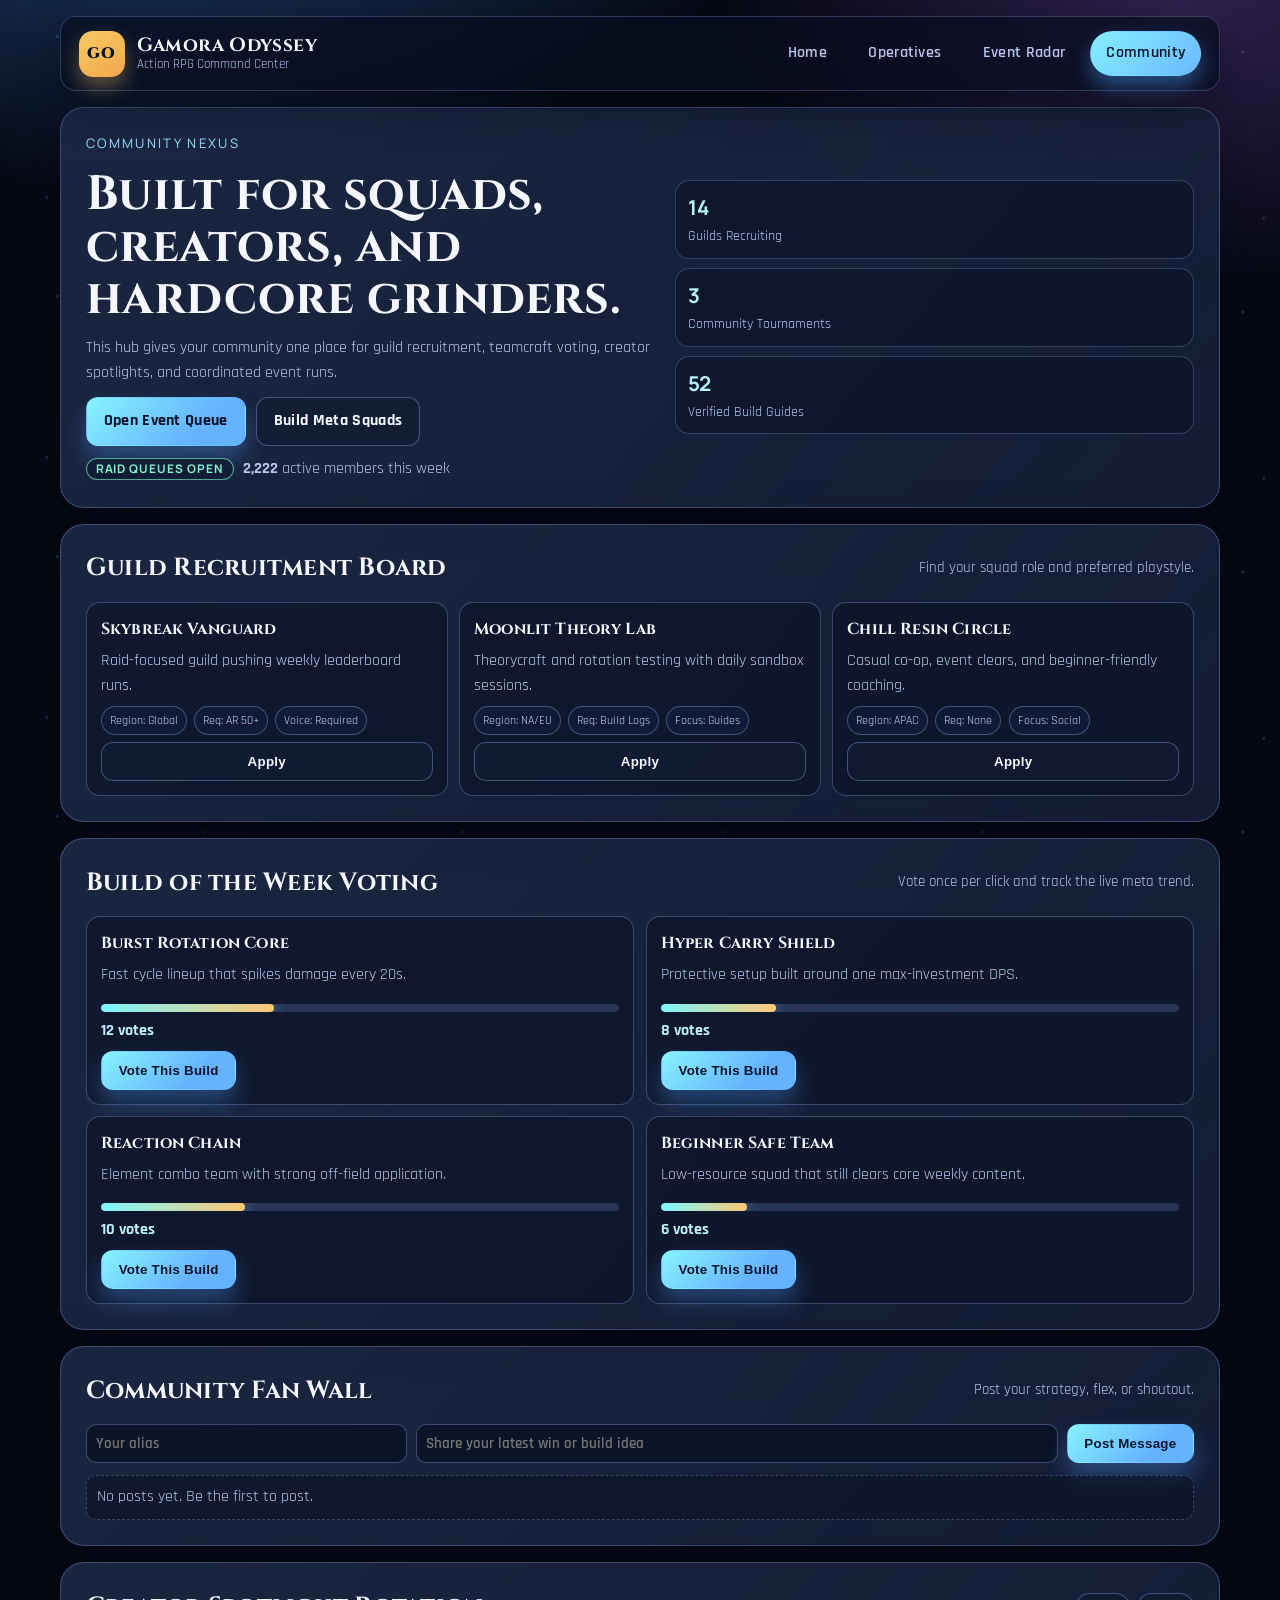
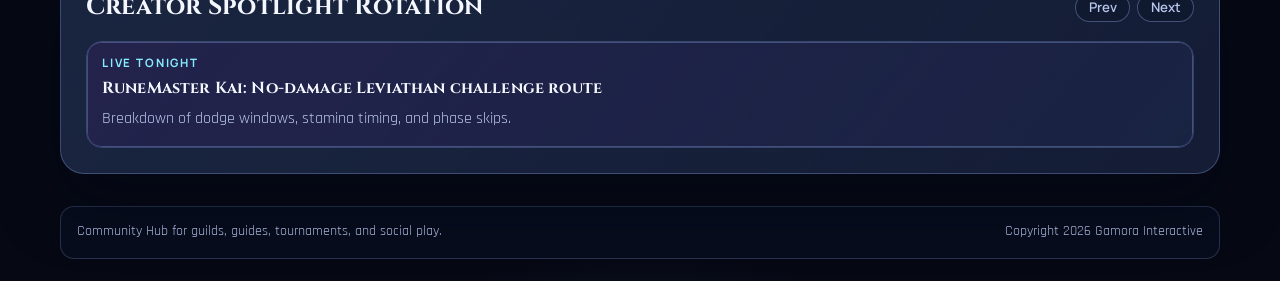
==== community.html @ 14653c60 "Add community hub and multiplayer showcase features" ====
<!DOCTYPE html>
<html lang="en">
<head>
  <meta charset="UTF-8" />
  <meta name="viewport" content="width=device-width, initial-scale=1" />
  <title>Gamora Odyssey | Community Hub</title>
  <link rel="preconnect" href="https://fonts.googleapis.com" />
  <link rel="preconnect" href="https://fonts.gstatic.com" crossorigin />
  <link
    href="https://fonts.googleapis.com/css2?family=Cinzel:wght@500;700;900&family=Rajdhani:wght@400;500;600;700&family=Manrope:wght@500;700&display=swap"
    rel="stylesheet"
  />
  <link rel="stylesheet" href="styles.css" />
  <script src="script.js" defer></script>
</head>
<body data-page="community">
  <div class="atmo-layer"></div>

  <header class="site-header">
    <a href="index.html" class="brand">
      <span class="brand-mark">GO</span>
      <span class="brand-text">
        <strong>Gamora Odyssey</strong>
        <small>Action RPG Command Center</small>
      </span>
    </a>

    <button class="menu-toggle" type="button" data-menu-toggle aria-label="Toggle navigation">Menu</button>

    <nav class="site-nav" data-nav>
      <a href="index.html" data-page-link="home">Home</a>
      <a href="startgame.html" data-page-link="characters">Operatives</a>
      <a href="event_calender.html" data-page-link="events">Event Radar</a>
      <a href="community.html" data-page-link="community">Community</a>
    </nav>
  </header>

  <main class="page page-community">
    <section class="panel community-hero" data-reveal>
      <div class="community-hero-copy">
        <p class="kicker">Community Nexus</p>
        <h1>Built for squads, creators, and hardcore grinders.</h1>
        <p class="intro-text">
          This hub gives your community one place for guild recruitment, teamcraft voting, creator spotlights, and coordinated event runs.
        </p>

        <div class="cta-row">
          <a class="btn btn-primary" href="event_calender.html">Open Event Queue</a>
          <a class="btn btn-ghost" href="startgame.html">Build Meta Squads</a>
        </div>

        <div class="community-badges">
          <span class="status-badge status-online" data-community-status>Server online</span>
          <span><strong data-community-members>2438</strong> active members this week</span>
        </div>
      </div>

      <div class="community-hero-metrics">
        <article class="stat-card">
          <h3>14</h3>
          <p>Guilds Recruiting</p>
        </article>
        <article class="stat-card">
          <h3>3</h3>
          <p>Community Tournaments</p>
        </article>
        <article class="stat-card">
          <h3>52</h3>
          <p>Verified Build Guides</p>
        </article>
      </div>
    </section>

    <section class="panel guild-panel" data-reveal>
      <div class="section-head">
        <h2>Guild Recruitment Board</h2>
        <small>Find your squad role and preferred playstyle.</small>
      </div>

      <div class="guild-grid">
        <article class="guild-card">
          <h3>Skybreak Vanguard</h3>
          <p>Raid-focused guild pushing weekly leaderboard runs.</p>
          <div class="chip-row">
            <span class="chip">Region: Global</span>
            <span class="chip">Req: AR 50+</span>
            <span class="chip">Voice: Required</span>
          </div>
          <button class="btn btn-ghost" type="button">Apply</button>
        </article>

        <article class="guild-card">
          <h3>Moonlit Theory Lab</h3>
          <p>Theorycraft and rotation testing with daily sandbox sessions.</p>
          <div class="chip-row">
            <span class="chip">Region: NA/EU</span>
            <span class="chip">Req: Build Logs</span>
            <span class="chip">Focus: Guides</span>
          </div>
          <button class="btn btn-ghost" type="button">Apply</button>
        </article>

        <article class="guild-card">
          <h3>Chill Resin Circle</h3>
          <p>Casual co-op, event clears, and beginner-friendly coaching.</p>
          <div class="chip-row">
            <span class="chip">Region: APAC</span>
            <span class="chip">Req: None</span>
            <span class="chip">Focus: Social</span>
          </div>
          <button class="btn btn-ghost" type="button">Apply</button>
        </article>
      </div>
    </section>

    <section class="panel vote-panel" data-reveal>
      <div class="section-head">
        <h2>Build of the Week Voting</h2>
        <small>Vote once per click and track the live meta trend.</small>
      </div>

      <div class="vote-grid">
        <article class="vote-card">
          <h3>Burst Rotation Core</h3>
          <p>Fast cycle lineup that spikes damage every 20s.</p>
          <div class="progress-meter"><span data-vote-bar="burst"></span></div>
          <p class="vote-count"><strong data-vote-count="burst">0</strong> votes</p>
          <button class="btn btn-primary" type="button" data-vote-button="burst">Vote This Build</button>
        </article>

        <article class="vote-card">
          <h3>Hyper Carry Shield</h3>
          <p>Protective setup built around one max-investment DPS.</p>
          <div class="progress-meter"><span data-vote-bar="carry"></span></div>
          <p class="vote-count"><strong data-vote-count="carry">0</strong> votes</p>
          <button class="btn btn-primary" type="button" data-vote-button="carry">Vote This Build</button>
        </article>

        <article class="vote-card">
          <h3>Reaction Chain</h3>
          <p>Element combo team with strong off-field application.</p>
          <div class="progress-meter"><span data-vote-bar="reaction"></span></div>
          <p class="vote-count"><strong data-vote-count="reaction">0</strong> votes</p>
          <button class="btn btn-primary" type="button" data-vote-button="reaction">Vote This Build</button>
        </article>

        <article class="vote-card">
          <h3>Beginner Safe Team</h3>
          <p>Low-resource squad that still clears core weekly content.</p>
          <div class="progress-meter"><span data-vote-bar="beginner"></span></div>
          <p class="vote-count"><strong data-vote-count="beginner">0</strong> votes</p>
          <button class="btn btn-primary" type="button" data-vote-button="beginner">Vote This Build</button>
        </article>
      </div>
    </section>

    <section class="panel fan-wall-panel" data-reveal>
      <div class="section-head">
        <h2>Community Fan Wall</h2>
        <small>Post your strategy, flex, or shoutout.</small>
      </div>

      <form class="fan-form" data-fan-form>
        <input type="text" name="alias" maxlength="20" placeholder="Your alias" required />
        <input type="text" name="message" maxlength="140" placeholder="Share your latest win or build idea" required />
        <button class="btn btn-primary" type="submit">Post Message</button>
      </form>

      <ul class="fan-wall-list" data-fan-list>
        <li class="fan-empty">No posts yet. Be the first to post.</li>
      </ul>
    </section>

    <section class="panel spotlight-panel" data-reveal>
      <div class="section-head">
        <h2>Creator Spotlight Rotation</h2>
        <div class="carousel-controls">
          <button type="button" data-spot-prev aria-label="Previous spotlight">Prev</button>
          <button type="button" data-spot-next aria-label="Next spotlight">Next</button>
        </div>
      </div>

      <div class="carousel-window">
        <div class="spotlight-track" data-spotlight-track>
          <article class="spotlight-card">
            <p class="label">Live Tonight</p>
            <h3>RuneMaster Kai: No-damage Leviathan challenge route</h3>
            <p>Breakdown of dodge windows, stamina timing, and phase skips.</p>
          </article>
          <article class="spotlight-card">
            <p class="label">Guide Drop</p>
            <h3>Astra Nova: Full progression roadmap for AR 1 to 50</h3>
            <p>Includes free-to-play route, resin planning, and talent priority.</p>
          </article>
          <article class="spotlight-card">
            <p class="label">Build Lab</p>
            <h3>MetaForge Collective: Ember reaction benchmark spreadsheet</h3>
            <p>Community testing results for weapons, relics, and team comps.</p>
          </article>
        </div>
      </div>
    </section>
  </main>

  <footer class="site-footer">
    <p>Community Hub for guilds, guides, tournaments, and social play.</p>
    <p>Copyright <span data-year></span> Gamora Interactive</p>
  </footer>
</body>
</html>
---- styles.css ----
:root {
  --bg-base: #060914;
  --bg-surface: #10172b;
  --bg-elevated: rgba(21, 31, 56, 0.78);
  --ink: #f5f7ff;
  --ink-soft: #b8c5ec;
  --line: rgba(146, 170, 235, 0.32);
  --aqua: #56e4ff;
  --gold: #f8ca64;
  --rose: #fd8ac1;
  --success: #7ff3c6;
  --danger: #ff8d8d;
  --shadow-lg: 0 28px 60px rgba(3, 8, 20, 0.55);
  --radius-lg: 24px;
  --radius-md: 14px;
  --radius-sm: 10px;
}

* {
  box-sizing: border-box;
}

html,
body {
  margin: 0;
  padding: 0;
  min-height: 100%;
}

body {
  font-family: "Rajdhani", sans-serif;
  color: var(--ink);
  background:
    radial-gradient(1200px 700px at 12% -10%, #20467a 0%, transparent 54%),
    radial-gradient(900px 560px at 92% 0%, #2f214f 0%, transparent 50%),
    radial-gradient(900px 620px at 50% 115%, #192641 0%, transparent 50%),
    var(--bg-base);
  line-height: 1.55;
  overflow-x: hidden;
}

.atmo-layer {
  position: fixed;
  inset: 0;
  pointer-events: none;
  z-index: -1;
  opacity: 0.24;
  background-image:
    radial-gradient(circle at 22% 14%, rgba(92, 220, 255, 0.84) 0 1px, transparent 2px),
    radial-gradient(circle at 78% 20%, rgba(243, 193, 109, 0.78) 0 1px, transparent 2px),
    radial-gradient(circle at 18% 76%, rgba(130, 152, 255, 0.88) 0 1px, transparent 2px),
    radial-gradient(circle at 86% 84%, rgba(255, 150, 194, 0.7) 0 1px, transparent 2px);
  background-size: 260px 260px;
  animation: starsDrift 40s linear infinite;
}

img {
  max-width: 100%;
  display: block;
}

a {
  color: inherit;
  text-decoration: none;
}

.site-header {
  position: sticky;
  top: 0;
  z-index: 40;
  margin: 1rem auto 0;
  width: min(1160px, calc(100vw - 1.2rem));
  padding: 0.85rem 1.1rem;
  border: 1px solid rgba(135, 160, 228, 0.28);
  border-radius: 16px;
  display: flex;
  align-items: center;
  justify-content: space-between;
  gap: 1rem;
  backdrop-filter: blur(16px);
  background: rgba(8, 13, 30, 0.7);
  box-shadow: 0 14px 40px rgba(3, 8, 20, 0.45);
}

.brand {
  display: inline-flex;
  align-items: center;
  gap: 0.75rem;
  min-width: 0;
}

.brand-mark {
  width: 46px;
  height: 46px;
  border-radius: 14px;
  display: inline-grid;
  place-items: center;
  font-family: "Cinzel", serif;
  font-weight: 900;
  font-size: 0.95rem;
  letter-spacing: 0.07em;
  color: #061329;
  background: linear-gradient(145deg, var(--gold), #f2a84b);
  box-shadow: 0 10px 20px rgba(255, 201, 109, 0.35);
}

.brand-text {
  display: grid;
  line-height: 1.2;
}

.brand-text strong {
  font-family: "Cinzel", serif;
  font-weight: 700;
  letter-spacing: 0.02em;
  font-size: clamp(1rem, 1.8vw, 1.2rem);
}

.brand-text small {
  color: var(--ink-soft);
  font-size: 0.83rem;
}

.menu-toggle {
  display: none;
  border: 1px solid rgba(165, 189, 255, 0.35);
  border-radius: 999px;
  background: rgba(17, 27, 52, 0.8);
  color: var(--ink);
  font: 600 0.92rem/1 "Manrope", sans-serif;
  padding: 0.58rem 0.95rem;
  cursor: pointer;
}

.site-nav {
  display: inline-flex;
  align-items: center;
  gap: 0.55rem;
}

.site-nav a {
  position: relative;
  padding: 0.58rem 0.95rem;
  border-radius: 999px;
  color: var(--ink-soft);
  border: 1px solid transparent;
  transition: all 0.24s ease;
  font-weight: 600;
  letter-spacing: 0.02em;
}

.site-nav a:hover {
  color: var(--ink);
  border-color: rgba(157, 182, 250, 0.28);
  background: rgba(31, 45, 83, 0.62);
}

.site-nav a.is-current {
  color: #061329;
  border-color: transparent;
  background: linear-gradient(135deg, #84f0ff, #6bb8ff);
  box-shadow: 0 10px 20px rgba(69, 164, 255, 0.42);
}

.page {
  width: min(1160px, calc(100vw - 1.2rem));
  margin: 1rem auto 2rem;
  display: grid;
  gap: 1rem;
}

.panel {
  position: relative;
  border-radius: var(--radius-lg);
  border: 1px solid var(--line);
  background:
    linear-gradient(130deg, rgba(43, 59, 97, 0.35), rgba(22, 30, 56, 0.72)),
    var(--bg-elevated);
  box-shadow: var(--shadow-lg);
  padding: clamp(1.05rem, 2vw, 1.55rem);
  overflow: clip;
}

.panel::after {
  content: "";
  position: absolute;
  inset: -2px;
  border-radius: inherit;
  border: 1px solid rgba(119, 160, 255, 0.09);
  pointer-events: none;
}

.kicker {
  margin: 0;
  color: #9be0ff;
  font-family: "Manrope", sans-serif;
  font-size: 0.82rem;
  letter-spacing: 0.18em;
  text-transform: uppercase;
}

h1,
h2,
h3 {
  font-family: "Cinzel", serif;
  letter-spacing: 0.01em;
  margin: 0;
}

.intro-text,
p {
  margin: 0;
  color: var(--ink-soft);
}

.section-head {
  display: flex;
  align-items: center;
  justify-content: space-between;
  gap: 1rem;
  margin-bottom: 0.9rem;
}

.section-head h2 {
  font-size: clamp(1.15rem, 2.1vw, 1.55rem);
}

.section-head small {
  color: var(--ink-soft);
  font-size: 0.92rem;
}

.btn {
  border: 1px solid transparent;
  border-radius: 12px;
  padding: 0.68rem 1.05rem;
  font-weight: 700;
  letter-spacing: 0.02em;
  cursor: pointer;
  transition: transform 0.22s ease, box-shadow 0.22s ease, background 0.22s ease;
}

.btn:hover {
  transform: translateY(-2px);
}

.btn-primary {
  color: #061329;
  background: linear-gradient(135deg, #87f4ff, #65b2ff 70%);
  box-shadow: 0 13px 22px rgba(79, 159, 255, 0.34);
}

.btn-primary:hover {
  box-shadow: 0 16px 26px rgba(79, 159, 255, 0.42);
}

.btn-ghost {
  color: var(--ink);
  border-color: rgba(167, 190, 255, 0.35);
  background: rgba(17, 27, 52, 0.78);
}

.btn-ghost:hover {
  background: rgba(34, 48, 88, 0.82);
}

.hero {
  display: grid;
  grid-template-columns: 1.06fr 0.94fr;
  align-items: center;
  gap: 1rem;
}

.hero h1 {
  margin-top: 0.45rem;
  font-size: clamp(1.8rem, 3.8vw, 3.2rem);
  line-height: 1.07;
}

.hero-copy {
  display: grid;
  gap: 0.8rem;
}

.cta-row {
  display: flex;
  flex-wrap: wrap;
  gap: 0.65rem;
}

.stat-grid,
.metrics-grid {
  display: grid;
  grid-template-columns: repeat(3, minmax(0, 1fr));
  gap: 0.7rem;
}

.stat-card {
  border-radius: 14px;
  border: 1px solid rgba(153, 177, 240, 0.26);
  background: rgba(12, 19, 41, 0.64);
  padding: 0.66rem 0.78rem;
}

.stat-card h3 {
  font-family: "Manrope", sans-serif;
  font-size: 1.28rem;
  color: #b5f3ff;
}

.stat-card p {
  margin-top: 0.15rem;
  font-size: 0.85rem;
  color: var(--ink-soft);
}

.hero-art {
  display: grid;
  place-items: center;
  min-height: 300px;
}

.hero-art img,
.spotlight-art img {
  width: min(410px, 100%);
  max-height: 530px;
  object-fit: cover;
  border-radius: 20px;
  border: 1px solid rgba(144, 170, 237, 0.3);
  box-shadow: 0 30px 55px rgba(5, 9, 24, 0.62);
}

.energy-orb {
  position: absolute;
  width: 360px;
  height: 360px;
  border-radius: 50%;
  background:
    radial-gradient(circle at 32% 28%, rgba(140, 245, 255, 0.9), rgba(86, 168, 255, 0.06) 68%),
    radial-gradient(circle at 68% 70%, rgba(255, 195, 130, 0.48), rgba(255, 173, 94, 0.06) 72%);
  filter: blur(1px);
  animation: pulseAura 5s ease-in-out infinite;
}

.carousel-panel {
  display: grid;
  gap: 0.8rem;
}

.carousel-controls {
  display: inline-flex;
  gap: 0.45rem;
}

.carousel-controls button,
.filter-row button {
  border: 1px solid rgba(155, 180, 246, 0.36);
  background: rgba(14, 24, 45, 0.72);
  color: var(--ink-soft);
  border-radius: 999px;
  padding: 0.44rem 0.78rem;
  font: 600 0.83rem/1 "Manrope", sans-serif;
  cursor: pointer;
  transition: all 0.2s ease;
}

.carousel-controls button:hover,
.filter-row button:hover,
.filter-row button.active {
  color: #051327;
  border-color: transparent;
  background: linear-gradient(135deg, #9ff6ff, #79beff);
}

.carousel-window {
  overflow: hidden;
  border-radius: 16px;
  border: 1px solid rgba(136, 161, 229, 0.29);
}

.carousel-track {
  display: flex;
  transition: transform 0.45s ease;
}

.news-card {
  min-width: 100%;
  padding: 1.2rem;
  background:
    linear-gradient(130deg, rgba(84, 76, 169, 0.28), rgba(30, 39, 77, 0.7)),
    rgba(14, 21, 40, 0.86);
  display: grid;
  gap: 0.48rem;
}

.news-card .label {
  color: #86edff;
  font: 700 0.72rem/1 "Manrope", sans-serif;
  letter-spacing: 0.16em;
  text-transform: uppercase;
}

.news-card h3 {
  font-size: clamp(1.04rem, 2vw, 1.45rem);
}

.news-card p {
  max-width: 72ch;
}

.realm-grid {
  display: grid;
  grid-template-columns: repeat(3, minmax(0, 1fr));
  gap: 0.7rem;
}

.realm-card,
.event-card,
.roster-card {
  border-radius: 14px;
  border: 1px solid rgba(148, 173, 238, 0.32);
  background: rgba(11, 19, 39, 0.65);
  padding: 0.88rem;
}

.realm-card h3,
.event-card h3,
.roster-card h3 {
  font-size: 1rem;
}

.realm-card p,
.event-card p,
.roster-card p {
  margin-top: 0.32rem;
  font-size: 0.92rem;
}

.progress-meter {
  margin-top: 0.55rem;
  width: 100%;
  height: 8px;
  border-radius: 999px;
  overflow: hidden;
  background: rgba(121, 146, 222, 0.24);
}

.progress-meter span {
  display: block;
  height: 100%;
  width: 0;
  border-radius: inherit;
  background: linear-gradient(90deg, #7af8ff, #ffc875);
  box-shadow: 0 0 14px rgba(121, 227, 255, 0.55);
  transition: width 0.35s ease;
}

.commission-list {
  margin: 0;
  padding: 0;
  list-style: none;
  display: grid;
  gap: 0.5rem;
}

.commission-list label {
  display: flex;
  gap: 0.6rem;
  align-items: center;
  color: var(--ink-soft);
  padding: 0.58rem 0.7rem;
  border-radius: 12px;
  border: 1px solid rgba(142, 166, 232, 0.24);
  background: rgba(10, 18, 35, 0.62);
}

.commission-list input {
  accent-color: #87f3ff;
}

.commission-progress {
  margin-top: 0.7rem;
  display: grid;
  gap: 0.32rem;
}

.commission-progress p {
  color: #b4f8ff;
  font-weight: 700;
}

.character-shell {
  display: grid;
  grid-template-columns: 1.05fr 0.95fr;
  gap: 1rem;
  align-items: center;
}

.spotlight-copy {
  display: grid;
  gap: 0.6rem;
}

.spotlight-copy h1 {
  font-size: clamp(1.75rem, 3.8vw, 3rem);
}

.spotlight-meta {
  display: inline-flex;
  align-items: center;
  flex-wrap: wrap;
  gap: 0.42rem;
  color: #9be5ff;
  font-weight: 600;
}

.dot-sep {
  width: 6px;
  height: 6px;
  border-radius: 999px;
  background: rgba(151, 183, 255, 0.7);
}

.star-line {
  color: var(--gold);
  letter-spacing: 0.2em;
  font-size: 1rem;
  text-shadow: 0 0 12px rgba(247, 201, 95, 0.32);
}

.spotlight-quote {
  max-width: 58ch;
}

.ability-grid {
  display: grid;
  grid-template-columns: repeat(2, minmax(0, 1fr));
  gap: 0.6rem;
}

.ability-grid article {
  border-radius: 12px;
  border: 1px solid rgba(145, 170, 236, 0.3);
  background: rgba(9, 17, 34, 0.62);
  padding: 0.65rem;
}

.ability-grid h3 {
  font-size: 0.9rem;
  color: #98e7ff;
  margin-bottom: 0.2rem;
}

.ability-grid p {
  color: var(--ink);
  font-weight: 600;
}

.roster-grid {
  display: grid;
  grid-template-columns: repeat(4, minmax(0, 1fr));
  gap: 0.6rem;
}

.roster-card {
  cursor: pointer;
  transition: transform 0.22s ease, border-color 0.22s ease, background 0.22s ease;
}

.roster-card:hover,
.roster-card:focus-visible {
  transform: translateY(-2px);
  border-color: rgba(163, 188, 254, 0.58);
  outline: none;
}

.roster-card.active {
  border-color: rgba(118, 250, 255, 0.7);
  background:
    linear-gradient(140deg, rgba(77, 162, 236, 0.19), rgba(16, 30, 58, 0.72)),
    rgba(11, 20, 40, 0.74);
}

.roster-card.is-hidden,
.event-card.is-hidden {
  display: none;
}

.wish-controls {
  display: flex;
  align-items: center;
  flex-wrap: wrap;
  gap: 0.55rem;
}

.pity-text {
  margin: 0;
  color: #aef4ff;
}

.wish-results {
  margin: 0.8rem 0 0;
  padding: 0;
  list-style: none;
  display: grid;
  gap: 0.4rem;
}

.wish-results li {
  border-radius: 10px;
  border: 1px solid rgba(139, 164, 232, 0.26);
  background: rgba(11, 19, 39, 0.65);
  padding: 0.52rem 0.65rem;
  color: var(--ink-soft);
}

.wish-results li.rarity-5 {
  border-color: rgba(255, 208, 120, 0.85);
  background: rgba(68, 53, 19, 0.45);
  color: #ffe5ab;
}

.wish-results li.rarity-4 {
  border-color: rgba(170, 137, 245, 0.8);
  background: rgba(48, 30, 80, 0.45);
  color: #e7daff;
}

.wish-empty {
  opacity: 0.82;
}

.events-hero {
  display: grid;
  gap: 0.8rem;
}

.event-grid {
  display: grid;
  grid-template-columns: repeat(2, minmax(0, 1fr));
  gap: 0.7rem;
}

.event-card header {
  display: flex;
  align-items: flex-start;
  justify-content: space-between;
  gap: 0.5rem;
}

.status-pill {
  font: 700 0.7rem/1 "Manrope", sans-serif;
  letter-spacing: 0.08em;
  text-transform: uppercase;
  border-radius: 999px;
  padding: 0.3rem 0.5rem;
  border: 1px solid rgba(140, 164, 229, 0.35);
  color: #b7caf8;
  background: rgba(14, 24, 46, 0.82);
}

.event-card.status-live .status-pill {
  border-color: rgba(113, 240, 196, 0.7);
  color: #84f7cd;
}

.event-card.status-upcoming .status-pill {
  border-color: rgba(255, 208, 124, 0.72);
  color: #ffdf94;
}

.event-card.status-ended .status-pill {
  border-color: rgba(235, 150, 150, 0.68);
  color: #ffb7b7;
}

.countdown {
  margin-top: 0.55rem;
  color: #c4efff;
  font-weight: 600;
}

.reward-line {
  margin-top: 0.64rem;
  display: flex;
  gap: 0.5rem;
  flex-wrap: wrap;
}

.reward-line span {
  border-radius: 999px;
  border: 1px solid rgba(147, 171, 238, 0.38);
  background: rgba(19, 29, 56, 0.7);
  padding: 0.24rem 0.52rem;
  color: #c8d5f7;
  font-size: 0.78rem;
}

.planner-panel label {
  display: block;
  margin-bottom: 0.42rem;
  color: var(--ink-soft);
}

.planner-panel input[type="range"] {
  width: min(560px, 100%);
  accent-color: #89f3ff;
}

.bonus-options {
  margin-top: 0.75rem;
  display: grid;
  gap: 0.4rem;
}

.bonus-options label {
  display: flex;
  align-items: center;
  gap: 0.5rem;
  padding: 0.5rem 0.65rem;
  border-radius: 10px;
  border: 1px solid rgba(141, 166, 232, 0.25);
  background: rgba(11, 19, 39, 0.62);
}

.bonus-options input {
  accent-color: #7df1ff;
}

.planner-total {
  margin-top: 0.8rem;
  color: #aef7ff;
  font-size: 1.02rem;
}

.status-badge {
  display: inline-flex;
  align-items: center;
  justify-content: center;
  border-radius: 999px;
  border: 1px solid rgba(140, 164, 229, 0.4);
  padding: 0.25rem 0.55rem;
  font: 700 0.74rem/1 "Manrope", sans-serif;
  letter-spacing: 0.08em;
  text-transform: uppercase;
  color: #c8d8ff;
  background: rgba(17, 28, 53, 0.82);
}

.status-badge.status-online {
  border-color: rgba(113, 240, 196, 0.66);
  color: #82f5cb;
}

.status-badge.status-busy {
  border-color: rgba(255, 208, 124, 0.66);
  color: #ffd98f;
}

.status-badge.status-maintenance {
  border-color: rgba(235, 150, 150, 0.72);
  color: #ffb1b1;
}

.community-badges {
  display: flex;
  align-items: center;
  flex-wrap: wrap;
  gap: 0.6rem;
  color: var(--ink-soft);
}

.home-community-panel {
  display: grid;
  gap: 0.8rem;
}

.community-pulse-grid {
  display: grid;
  grid-template-columns: repeat(3, minmax(0, 1fr));
  gap: 0.7rem;
}

.pulse-card {
  border-radius: 14px;
  border: 1px solid rgba(148, 173, 238, 0.32);
  background: rgba(11, 19, 39, 0.65);
  padding: 0.9rem;
  display: grid;
  gap: 0.44rem;
}

.pulse-card h3 {
  font-size: 1.14rem;
}

.pulse-card .btn {
  width: fit-content;
}

.squad-builder-grid {
  display: grid;
  grid-template-columns: repeat(4, minmax(0, 1fr));
  gap: 0.65rem;
}

.squad-builder-grid label {
  display: grid;
  gap: 0.38rem;
  color: var(--ink-soft);
  font-weight: 600;
}

.squad-builder-grid select,
.coop-form input,
.coop-form select,
.fan-form input {
  border-radius: 10px;
  border: 1px solid rgba(139, 164, 232, 0.38);
  background: rgba(10, 18, 36, 0.84);
  color: var(--ink);
  font: 600 0.92rem/1.2 "Rajdhani", sans-serif;
  padding: 0.55rem 0.58rem;
  outline: none;
}

.squad-builder-grid select:focus,
.coop-form input:focus,
.coop-form select:focus,
.fan-form input:focus {
  border-color: rgba(125, 237, 255, 0.82);
  box-shadow: 0 0 0 2px rgba(106, 217, 255, 0.2);
}

.team-result {
  margin-top: 0.65rem;
  color: #c6f1ff;
  font-weight: 600;
}

.chip-row {
  display: flex;
  flex-wrap: wrap;
  gap: 0.45rem;
}

.chip {
  border-radius: 999px;
  border: 1px solid rgba(147, 171, 238, 0.38);
  background: rgba(19, 29, 56, 0.72);
  padding: 0.25rem 0.5rem;
  color: #c8d5f7;
  font-size: 0.78rem;
}

.team-tags {
  margin-top: 0.58rem;
}

.coop-form {
  display: grid;
  grid-template-columns: 1fr 1fr 1fr auto;
  gap: 0.55rem;
}

.fan-form {
  display: grid;
  grid-template-columns: 1fr 2fr auto;
  gap: 0.55rem;
}

.coop-list,
.fan-wall-list {
  margin: 0.75rem 0 0;
  padding: 0;
  list-style: none;
  display: grid;
  gap: 0.45rem;
}

.queue-item,
.fan-item {
  border-radius: 10px;
  border: 1px solid rgba(139, 164, 232, 0.28);
  background: rgba(11, 19, 39, 0.66);
  padding: 0.54rem 0.65rem;
  display: flex;
  align-items: center;
  justify-content: space-between;
  gap: 0.6rem;
}

.fan-item {
  display: grid;
  justify-content: initial;
}

.fan-item strong {
  color: #b7f3ff;
}

.fan-empty {
  border-radius: 10px;
  border: 1px dashed rgba(145, 170, 236, 0.32);
  background: rgba(10, 18, 35, 0.55);
  padding: 0.58rem 0.65rem;
  color: var(--ink-soft);
}

.queue-item button {
  border: 1px solid rgba(233, 164, 164, 0.48);
  background: rgba(79, 31, 45, 0.6);
  color: #ffc7d5;
  border-radius: 999px;
  font: 700 0.72rem/1 "Manrope", sans-serif;
  padding: 0.3rem 0.5rem;
  cursor: pointer;
}

.community-hero {
  display: grid;
  grid-template-columns: 1.05fr 0.95fr;
  gap: 0.9rem;
  align-items: center;
}

.community-hero-copy {
  display: grid;
  gap: 0.72rem;
}

.community-hero h1 {
  margin-top: 0.25rem;
  font-size: clamp(1.75rem, 3.8vw, 3rem);
  line-height: 1.08;
}

.community-hero-metrics {
  display: grid;
  grid-template-columns: 1fr;
  gap: 0.6rem;
}

.guild-grid,
.vote-grid {
  display: grid;
  grid-template-columns: repeat(3, minmax(0, 1fr));
  gap: 0.7rem;
}

.vote-grid {
  grid-template-columns: repeat(2, minmax(0, 1fr));
}

.guild-card,
.vote-card,
.spotlight-card {
  border-radius: 14px;
  border: 1px solid rgba(148, 173, 238, 0.32);
  background: rgba(11, 19, 39, 0.65);
  padding: 0.88rem;
  display: grid;
  gap: 0.44rem;
}

.guild-card h3,
.vote-card h3,
.spotlight-card h3 {
  font-size: 1rem;
}

.vote-card .btn {
  width: fit-content;
}

.vote-count {
  color: #bdefff;
  font-weight: 700;
}

.spotlight-track {
  display: flex;
  transition: transform 0.45s ease;
}

.spotlight-card {
  min-width: 100%;
  background:
    linear-gradient(130deg, rgba(91, 70, 172, 0.26), rgba(29, 40, 77, 0.7)),
    rgba(14, 21, 40, 0.86);
}

.spotlight-card .label {
  color: #86edff;
  font: 700 0.72rem/1 "Manrope", sans-serif;
  letter-spacing: 0.16em;
  text-transform: uppercase;
}

.site-footer {
  width: min(1160px, calc(100vw - 1.2rem));
  margin: 0 auto 1.4rem;
  padding: 0.9rem 1rem;
  border-radius: 14px;
  border: 1px solid rgba(141, 166, 232, 0.24);
  background: rgba(9, 15, 32, 0.75);
  display: flex;
  justify-content: space-between;
  gap: 0.5rem;
  flex-wrap: wrap;
  color: var(--ink-soft);
  font-size: 0.88rem;
}

[data-reveal] {
  opacity: 0;
  transform: translateY(16px) scale(0.99);
  transition: opacity 0.5s ease, transform 0.5s ease;
}

[data-reveal].is-visible {
  opacity: 1;
  transform: translateY(0) scale(1);
}

@keyframes starsDrift {
  from {
    transform: translateY(0);
  }
  to {
    transform: translateY(-260px);
  }
}

@keyframes pulseAura {
  0%,
  100% {
    transform: scale(0.96);
    opacity: 0.8;
  }
  50% {
    transform: scale(1.04);
    opacity: 1;
  }
}

@media (max-width: 1020px) {
  .hero,
  .character-shell,
  .community-hero {
    grid-template-columns: 1fr;
  }

  .hero-art,
  .spotlight-art {
    order: -1;
  }

  .realm-grid,
  .roster-grid,
  .event-grid,
  .stat-grid,
  .metrics-grid,
  .community-pulse-grid,
  .guild-grid,
  .vote-grid,
  .squad-builder-grid {
    grid-template-columns: repeat(2, minmax(0, 1fr));
  }

  .coop-form,
  .fan-form {
    grid-template-columns: 1fr 1fr;
  }

  .coop-form .btn,
  .fan-form .btn {
    grid-column: 1 / -1;
    width: fit-content;
  }

  .site-header {
    align-items: flex-start;
    flex-wrap: wrap;
  }

  .menu-toggle {
    display: inline-flex;
  }

  .site-nav {
    width: 100%;
    display: none;
    flex-wrap: wrap;
    padding-top: 0.25rem;
  }

  .site-nav.is-open {
    display: flex;
  }
}

@media (max-width: 700px) {
  .page {
    margin-top: 0.8rem;
  }

  .panel {
    border-radius: 16px;
  }

  .realm-grid,
  .roster-grid,
  .event-grid,
  .stat-grid,
  .metrics-grid,
  .ability-grid,
  .community-pulse-grid,
  .guild-grid,
  .vote-grid,
  .squad-builder-grid {
    grid-template-columns: 1fr;
  }

  .coop-form,
  .fan-form {
    grid-template-columns: 1fr;
  }

  .section-head {
    flex-direction: column;
    align-items: flex-start;
  }

  .filter-row {
    display: flex;
    flex-wrap: wrap;
  }
}
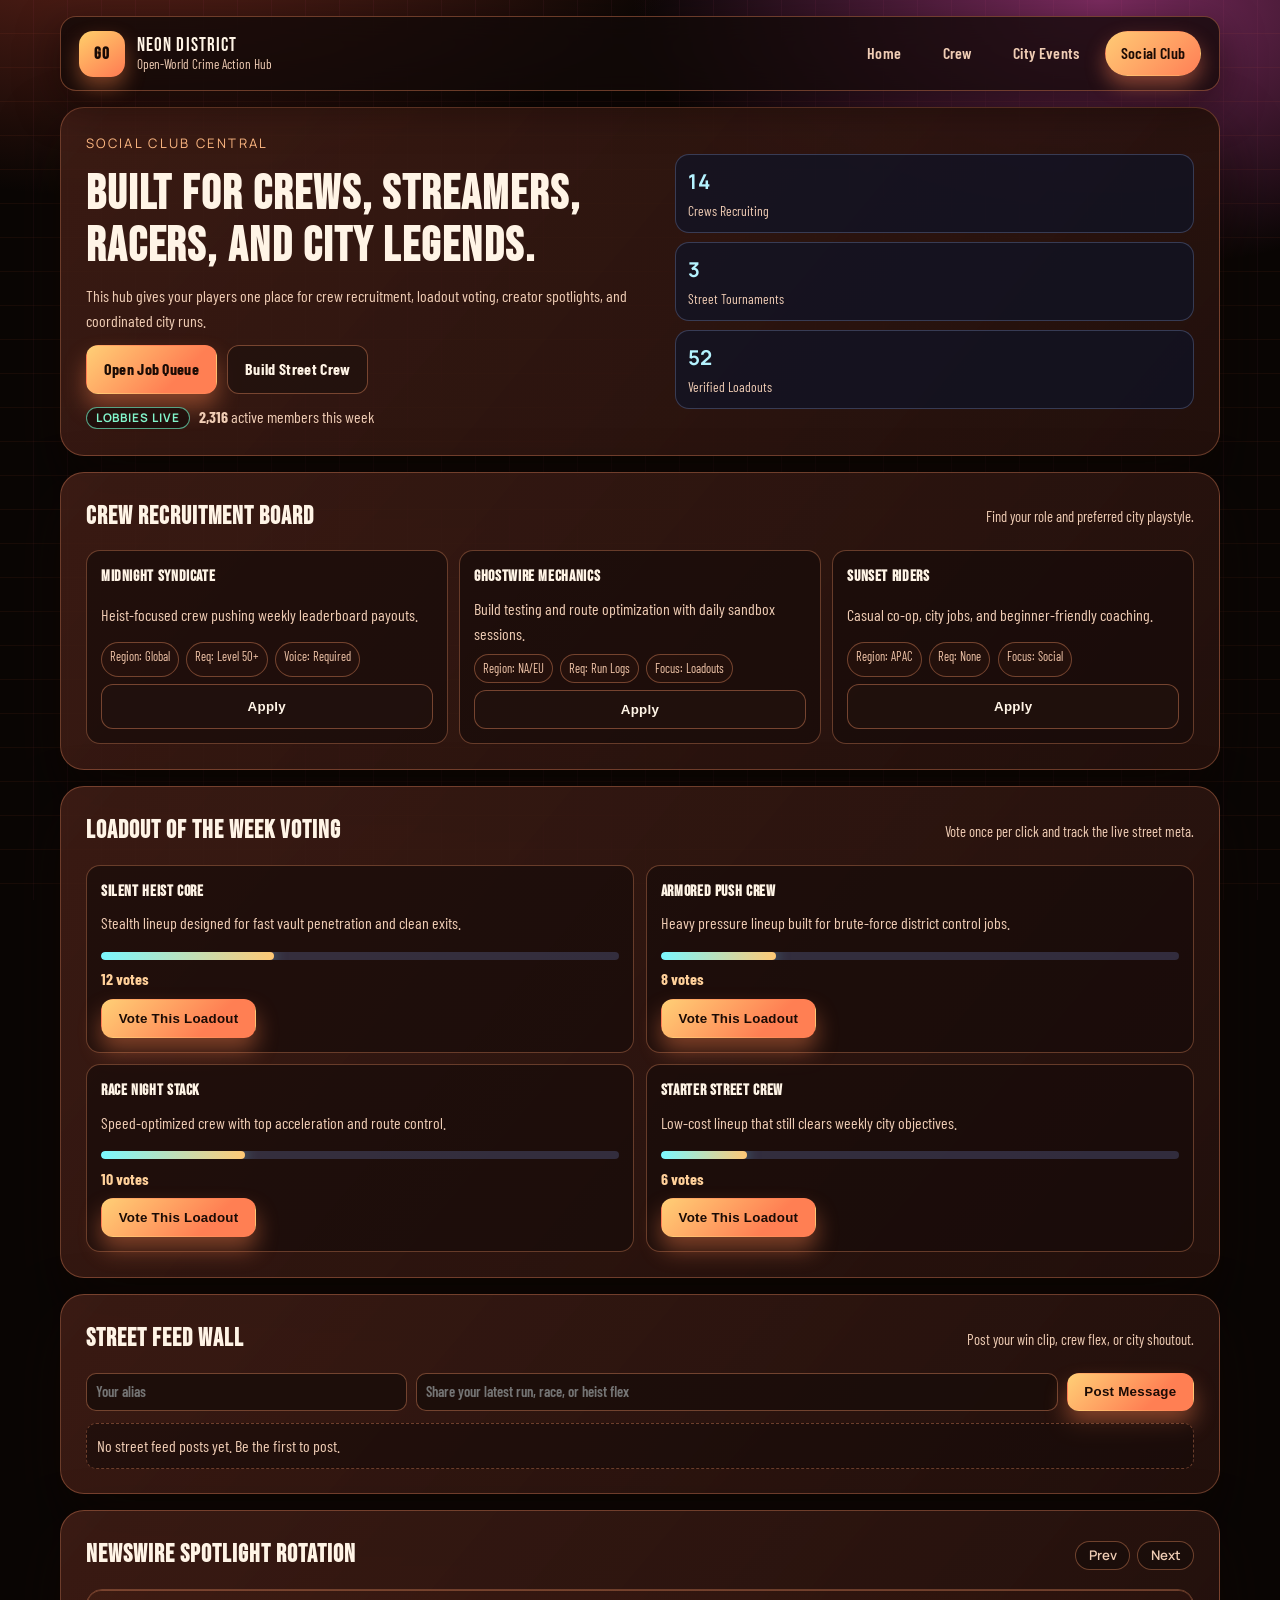
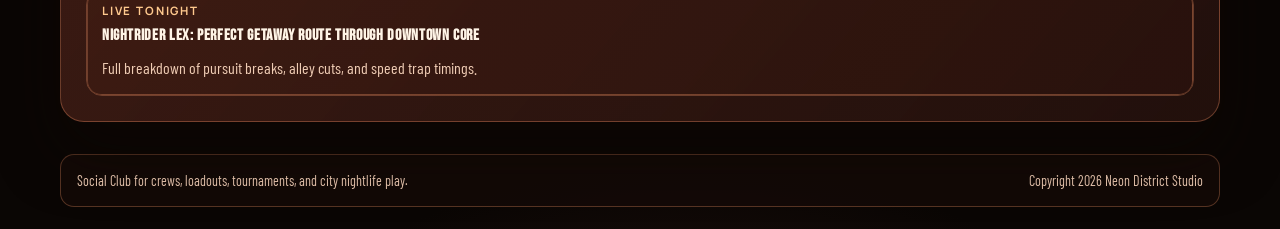
==== commit b98d05aa: "Retheme site to Neon District urban gaming experience" ====
--- a/community.html
+++ b/community.html
@@ -3,11 +3,11 @@
 <head>
   <meta charset="UTF-8" />
   <meta name="viewport" content="width=device-width, initial-scale=1" />
-  <title>Gamora Odyssey | Community Hub</title>
+  <title>Neon District | Social Club</title>
   <link rel="preconnect" href="https://fonts.googleapis.com" />
   <link rel="preconnect" href="https://fonts.gstatic.com" crossorigin />
   <link
-    href="https://fonts.googleapis.com/css2?family=Cinzel:wght@500;700;900&family=Rajdhani:wght@400;500;600;700&family=Manrope:wght@500;700&display=swap"
+    href="https://fonts.googleapis.com/css2?family=Bebas+Neue&family=Barlow+Condensed:wght@400;500;600;700;800&family=Manrope:wght@500;700&display=swap"
     rel="stylesheet"
   />
   <link rel="stylesheet" href="styles.css" />
@@ -20,8 +20,8 @@
     <a href="index.html" class="brand">
       <span class="brand-mark">GO</span>
       <span class="brand-text">
-        <strong>Gamora Odyssey</strong>
-        <small>Action RPG Command Center</small>
+        <strong>Neon District</strong>
+        <small>Open-World Crime Action Hub</small>
       </span>
     </a>
 
@@ -29,24 +29,24 @@
 
     <nav class="site-nav" data-nav>
       <a href="index.html" data-page-link="home">Home</a>
-      <a href="startgame.html" data-page-link="characters">Operatives</a>
-      <a href="event_calender.html" data-page-link="events">Event Radar</a>
-      <a href="community.html" data-page-link="community">Community</a>
+      <a href="startgame.html" data-page-link="characters">Crew</a>
+      <a href="event_calender.html" data-page-link="events">City Events</a>
+      <a href="community.html" data-page-link="community">Social Club</a>
     </nav>
   </header>
 
   <main class="page page-community">
     <section class="panel community-hero" data-reveal>
       <div class="community-hero-copy">
-        <p class="kicker">Community Nexus</p>
-        <h1>Built for squads, creators, and hardcore grinders.</h1>
+        <p class="kicker">Social Club Central</p>
+        <h1>Built for crews, streamers, racers, and city legends.</h1>
         <p class="intro-text">
-          This hub gives your community one place for guild recruitment, teamcraft voting, creator spotlights, and coordinated event runs.
+          This hub gives your players one place for crew recruitment, loadout voting, creator spotlights, and coordinated city runs.
         </p>
 
         <div class="cta-row">
-          <a class="btn btn-primary" href="event_calender.html">Open Event Queue</a>
-          <a class="btn btn-ghost" href="startgame.html">Build Meta Squads</a>
+          <a class="btn btn-primary" href="event_calender.html">Open Job Queue</a>
+          <a class="btn btn-ghost" href="startgame.html">Build Street Crew</a>
         </div>
 
         <div class="community-badges">
@@ -58,51 +58,51 @@
       <div class="community-hero-metrics">
         <article class="stat-card">
           <h3>14</h3>
-          <p>Guilds Recruiting</p>
+          <p>Crews Recruiting</p>
         </article>
         <article class="stat-card">
           <h3>3</h3>
-          <p>Community Tournaments</p>
+          <p>Street Tournaments</p>
         </article>
         <article class="stat-card">
           <h3>52</h3>
-          <p>Verified Build Guides</p>
+          <p>Verified Loadouts</p>
         </article>
       </div>
     </section>
 
     <section class="panel guild-panel" data-reveal>
       <div class="section-head">
-        <h2>Guild Recruitment Board</h2>
-        <small>Find your squad role and preferred playstyle.</small>
+        <h2>Crew Recruitment Board</h2>
+        <small>Find your role and preferred city playstyle.</small>
       </div>
 
       <div class="guild-grid">
         <article class="guild-card">
-          <h3>Skybreak Vanguard</h3>
-          <p>Raid-focused guild pushing weekly leaderboard runs.</p>
+          <h3>Midnight Syndicate</h3>
+          <p>Heist-focused crew pushing weekly leaderboard payouts.</p>
           <div class="chip-row">
             <span class="chip">Region: Global</span>
-            <span class="chip">Req: AR 50+</span>
+            <span class="chip">Req: Level 50+</span>
             <span class="chip">Voice: Required</span>
           </div>
           <button class="btn btn-ghost" type="button">Apply</button>
         </article>
 
         <article class="guild-card">
-          <h3>Moonlit Theory Lab</h3>
-          <p>Theorycraft and rotation testing with daily sandbox sessions.</p>
+          <h3>Ghostwire Mechanics</h3>
+          <p>Build testing and route optimization with daily sandbox sessions.</p>
           <div class="chip-row">
             <span class="chip">Region: NA/EU</span>
-            <span class="chip">Req: Build Logs</span>
-            <span class="chip">Focus: Guides</span>
+            <span class="chip">Req: Run Logs</span>
+            <span class="chip">Focus: Loadouts</span>
           </div>
           <button class="btn btn-ghost" type="button">Apply</button>
         </article>
 
         <article class="guild-card">
-          <h3>Chill Resin Circle</h3>
-          <p>Casual co-op, event clears, and beginner-friendly coaching.</p>
+          <h3>Sunset Riders</h3>
+          <p>Casual co-op, city jobs, and beginner-friendly coaching.</p>
           <div class="chip-row">
             <span class="chip">Region: APAC</span>
             <span class="chip">Req: None</span>
@@ -115,54 +115,54 @@
 
     <section class="panel vote-panel" data-reveal>
       <div class="section-head">
-        <h2>Build of the Week Voting</h2>
-        <small>Vote once per click and track the live meta trend.</small>
+        <h2>Loadout of the Week Voting</h2>
+        <small>Vote once per click and track the live street meta.</small>
       </div>
 
       <div class="vote-grid">
         <article class="vote-card">
-          <h3>Burst Rotation Core</h3>
-          <p>Fast cycle lineup that spikes damage every 20s.</p>
+          <h3>Silent Heist Core</h3>
+          <p>Stealth lineup designed for fast vault penetration and clean exits.</p>
           <div class="progress-meter"><span data-vote-bar="burst"></span></div>
           <p class="vote-count"><strong data-vote-count="burst">0</strong> votes</p>
-          <button class="btn btn-primary" type="button" data-vote-button="burst">Vote This Build</button>
-        </article>
-
-        <article class="vote-card">
-          <h3>Hyper Carry Shield</h3>
-          <p>Protective setup built around one max-investment DPS.</p>
+          <button class="btn btn-primary" type="button" data-vote-button="burst">Vote This Loadout</button>
+        </article>
+
+        <article class="vote-card">
+          <h3>Armored Push Crew</h3>
+          <p>Heavy pressure lineup built for brute-force district control jobs.</p>
           <div class="progress-meter"><span data-vote-bar="carry"></span></div>
           <p class="vote-count"><strong data-vote-count="carry">0</strong> votes</p>
-          <button class="btn btn-primary" type="button" data-vote-button="carry">Vote This Build</button>
-        </article>
-
-        <article class="vote-card">
-          <h3>Reaction Chain</h3>
-          <p>Element combo team with strong off-field application.</p>
+          <button class="btn btn-primary" type="button" data-vote-button="carry">Vote This Loadout</button>
+        </article>
+
+        <article class="vote-card">
+          <h3>Race Night Stack</h3>
+          <p>Speed-optimized crew with top acceleration and route control.</p>
           <div class="progress-meter"><span data-vote-bar="reaction"></span></div>
           <p class="vote-count"><strong data-vote-count="reaction">0</strong> votes</p>
-          <button class="btn btn-primary" type="button" data-vote-button="reaction">Vote This Build</button>
-        </article>
-
-        <article class="vote-card">
-          <h3>Beginner Safe Team</h3>
-          <p>Low-resource squad that still clears core weekly content.</p>
+          <button class="btn btn-primary" type="button" data-vote-button="reaction">Vote This Loadout</button>
+        </article>
+
+        <article class="vote-card">
+          <h3>Starter Street Crew</h3>
+          <p>Low-cost lineup that still clears weekly city objectives.</p>
           <div class="progress-meter"><span data-vote-bar="beginner"></span></div>
           <p class="vote-count"><strong data-vote-count="beginner">0</strong> votes</p>
-          <button class="btn btn-primary" type="button" data-vote-button="beginner">Vote This Build</button>
+          <button class="btn btn-primary" type="button" data-vote-button="beginner">Vote This Loadout</button>
         </article>
       </div>
     </section>
 
     <section class="panel fan-wall-panel" data-reveal>
       <div class="section-head">
-        <h2>Community Fan Wall</h2>
-        <small>Post your strategy, flex, or shoutout.</small>
+        <h2>Street Feed Wall</h2>
+        <small>Post your win clip, crew flex, or city shoutout.</small>
       </div>
 
       <form class="fan-form" data-fan-form>
         <input type="text" name="alias" maxlength="20" placeholder="Your alias" required />
-        <input type="text" name="message" maxlength="140" placeholder="Share your latest win or build idea" required />
+        <input type="text" name="message" maxlength="140" placeholder="Share your latest run, race, or heist flex" required />
         <button class="btn btn-primary" type="submit">Post Message</button>
       </form>
 
@@ -173,7 +173,7 @@
 
     <section class="panel spotlight-panel" data-reveal>
       <div class="section-head">
-        <h2>Creator Spotlight Rotation</h2>
+        <h2>Newswire Spotlight Rotation</h2>
         <div class="carousel-controls">
           <button type="button" data-spot-prev aria-label="Previous spotlight">Prev</button>
           <button type="button" data-spot-next aria-label="Next spotlight">Next</button>
@@ -184,18 +184,18 @@
         <div class="spotlight-track" data-spotlight-track>
           <article class="spotlight-card">
             <p class="label">Live Tonight</p>
-            <h3>RuneMaster Kai: No-damage Leviathan challenge route</h3>
-            <p>Breakdown of dodge windows, stamina timing, and phase skips.</p>
+            <h3>NightRider Lex: Perfect getaway route through Downtown Core</h3>
+            <p>Full breakdown of pursuit breaks, alley cuts, and speed trap timings.</p>
           </article>
           <article class="spotlight-card">
             <p class="label">Guide Drop</p>
-            <h3>Astra Nova: Full progression roadmap for AR 1 to 50</h3>
-            <p>Includes free-to-play route, resin planning, and talent priority.</p>
+            <h3>Ghostline Crew: Full progression roadmap from level 1 to 50</h3>
+            <p>Includes low-budget routes, cash planning, and loadout priorities.</p>
           </article>
           <article class="spotlight-card">
             <p class="label">Build Lab</p>
-            <h3>MetaForge Collective: Ember reaction benchmark spreadsheet</h3>
-            <p>Community testing results for weapons, relics, and team comps.</p>
+            <h3>Garage Collective: Street race benchmark tuning spreadsheet</h3>
+            <p>Community test results for suspension, traction, and drift control.</p>
           </article>
         </div>
       </div>
@@ -203,8 +203,8 @@
   </main>
 
   <footer class="site-footer">
-    <p>Community Hub for guilds, guides, tournaments, and social play.</p>
-    <p>Copyright <span data-year></span> Gamora Interactive</p>
+    <p>Social Club for crews, loadouts, tournaments, and city nightlife play.</p>
+    <p>Copyright <span data-year></span> Neon District Studio</p>
   </footer>
 </body>
 </html>
--- a/styles.css
+++ b/styles.css
@@ -1,16 +1,16 @@
 :root {
-  --bg-base: #060914;
-  --bg-surface: #10172b;
-  --bg-elevated: rgba(21, 31, 56, 0.78);
-  --ink: #f5f7ff;
-  --ink-soft: #b8c5ec;
-  --line: rgba(146, 170, 235, 0.32);
-  --aqua: #56e4ff;
-  --gold: #f8ca64;
-  --rose: #fd8ac1;
-  --success: #7ff3c6;
+  --bg-base: #0a0604;
+  --bg-surface: #1d120f;
+  --bg-elevated: rgba(34, 18, 14, 0.82);
+  --ink: #fff4e6;
+  --ink-soft: #f0cdb5;
+  --line: rgba(246, 145, 101, 0.34);
+  --aqua: #ff8b4a;
+  --gold: #ffb35b;
+  --rose: #ff6799;
+  --success: #9cf1b5;
   --danger: #ff8d8d;
-  --shadow-lg: 0 28px 60px rgba(3, 8, 20, 0.55);
+  --shadow-lg: 0 28px 60px rgba(15, 6, 4, 0.62);
   --radius-lg: 24px;
   --radius-md: 14px;
   --radius-sm: 10px;
@@ -28,12 +28,12 @@
 }
 
 body {
-  font-family: "Rajdhani", sans-serif;
+  font-family: "Barlow Condensed", sans-serif;
   color: var(--ink);
   background:
-    radial-gradient(1200px 700px at 12% -10%, #20467a 0%, transparent 54%),
-    radial-gradient(900px 560px at 92% 0%, #2f214f 0%, transparent 50%),
-    radial-gradient(900px 620px at 50% 115%, #192641 0%, transparent 50%),
+    radial-gradient(1100px 680px at 10% -10%, #7f2d21 0%, transparent 56%),
+    radial-gradient(900px 520px at 86% 0%, #7b2b5f 0%, transparent 52%),
+    radial-gradient(900px 620px at 54% 115%, #2b1612 0%, transparent 55%),
     var(--bg-base);
   line-height: 1.55;
   overflow-x: hidden;
@@ -44,13 +44,11 @@
   inset: 0;
   pointer-events: none;
   z-index: -1;
-  opacity: 0.24;
+  opacity: 0.2;
   background-image:
-    radial-gradient(circle at 22% 14%, rgba(92, 220, 255, 0.84) 0 1px, transparent 2px),
-    radial-gradient(circle at 78% 20%, rgba(243, 193, 109, 0.78) 0 1px, transparent 2px),
-    radial-gradient(circle at 18% 76%, rgba(130, 152, 255, 0.88) 0 1px, transparent 2px),
-    radial-gradient(circle at 86% 84%, rgba(255, 150, 194, 0.7) 0 1px, transparent 2px);
-  background-size: 260px 260px;
+    linear-gradient(transparent 97%, rgba(255, 121, 76, 0.32) 97%),
+    linear-gradient(90deg, transparent 97%, rgba(255, 106, 154, 0.26) 97%);
+  background-size: 34px 34px;
   animation: starsDrift 40s linear infinite;
 }
 
@@ -71,15 +69,15 @@
   margin: 1rem auto 0;
   width: min(1160px, calc(100vw - 1.2rem));
   padding: 0.85rem 1.1rem;
-  border: 1px solid rgba(135, 160, 228, 0.28);
+  border: 1px solid rgba(247, 142, 96, 0.38);
   border-radius: 16px;
   display: flex;
   align-items: center;
   justify-content: space-between;
   gap: 1rem;
   backdrop-filter: blur(16px);
-  background: rgba(8, 13, 30, 0.7);
-  box-shadow: 0 14px 40px rgba(3, 8, 20, 0.45);
+  background: rgba(18, 10, 8, 0.78);
+  box-shadow: 0 14px 40px rgba(15, 6, 4, 0.55);
 }
 
 .brand {
@@ -95,13 +93,13 @@
   border-radius: 14px;
   display: inline-grid;
   place-items: center;
-  font-family: "Cinzel", serif;
+  font-family: "Bebas Neue", sans-serif;
   font-weight: 900;
-  font-size: 0.95rem;
-  letter-spacing: 0.07em;
-  color: #061329;
-  background: linear-gradient(145deg, var(--gold), #f2a84b);
-  box-shadow: 0 10px 20px rgba(255, 201, 109, 0.35);
+  font-size: 1.05rem;
+  letter-spacing: 0.06em;
+  color: #190a05;
+  background: linear-gradient(145deg, #ffcf6b, #ff7a52);
+  box-shadow: 0 10px 20px rgba(255, 136, 74, 0.42);
 }
 
 .brand-text {
@@ -110,9 +108,9 @@
 }
 
 .brand-text strong {
-  font-family: "Cinzel", serif;
-  font-weight: 700;
-  letter-spacing: 0.02em;
+  font-family: "Bebas Neue", sans-serif;
+  font-weight: 400;
+  letter-spacing: 0.06em;
   font-size: clamp(1rem, 1.8vw, 1.2rem);
 }
 
@@ -123,9 +121,9 @@
 
 .menu-toggle {
   display: none;
-  border: 1px solid rgba(165, 189, 255, 0.35);
+  border: 1px solid rgba(242, 146, 103, 0.42);
   border-radius: 999px;
-  background: rgba(17, 27, 52, 0.8);
+  background: rgba(34, 18, 14, 0.84);
   color: var(--ink);
   font: 600 0.92rem/1 "Manrope", sans-serif;
   padding: 0.58rem 0.95rem;
@@ -151,15 +149,15 @@
 
 .site-nav a:hover {
   color: var(--ink);
-  border-color: rgba(157, 182, 250, 0.28);
-  background: rgba(31, 45, 83, 0.62);
+  border-color: rgba(244, 148, 103, 0.45);
+  background: rgba(55, 27, 21, 0.74);
 }
 
 .site-nav a.is-current {
-  color: #061329;
+  color: #1c0b05;
   border-color: transparent;
-  background: linear-gradient(135deg, #84f0ff, #6bb8ff);
-  box-shadow: 0 10px 20px rgba(69, 164, 255, 0.42);
+  background: linear-gradient(135deg, #ffcb75, #ff7f56);
+  box-shadow: 0 10px 20px rgba(255, 128, 86, 0.45);
 }
 
 .page {
@@ -174,7 +172,7 @@
   border-radius: var(--radius-lg);
   border: 1px solid var(--line);
   background:
-    linear-gradient(130deg, rgba(43, 59, 97, 0.35), rgba(22, 30, 56, 0.72)),
+    linear-gradient(130deg, rgba(124, 53, 36, 0.3), rgba(35, 16, 12, 0.8)),
     var(--bg-elevated);
   box-shadow: var(--shadow-lg);
   padding: clamp(1.05rem, 2vw, 1.55rem);
@@ -186,13 +184,13 @@
   position: absolute;
   inset: -2px;
   border-radius: inherit;
-  border: 1px solid rgba(119, 160, 255, 0.09);
+  border: 1px solid rgba(248, 145, 95, 0.12);
   pointer-events: none;
 }
 
 .kicker {
   margin: 0;
-  color: #9be0ff;
+  color: #ffb983;
   font-family: "Manrope", sans-serif;
   font-size: 0.82rem;
   letter-spacing: 0.18em;
@@ -202,8 +200,8 @@
 h1,
 h2,
 h3 {
-  font-family: "Cinzel", serif;
-  letter-spacing: 0.01em;
+  font-family: "Bebas Neue", sans-serif;
+  letter-spacing: 0.04em;
   margin: 0;
 }
 
@@ -245,23 +243,23 @@
 }
 
 .btn-primary {
-  color: #061329;
-  background: linear-gradient(135deg, #87f4ff, #65b2ff 70%);
-  box-shadow: 0 13px 22px rgba(79, 159, 255, 0.34);
+  color: #1b0b05;
+  background: linear-gradient(135deg, #ffcf76, #ff7f53 70%);
+  box-shadow: 0 13px 22px rgba(255, 130, 78, 0.42);
 }
 
 .btn-primary:hover {
-  box-shadow: 0 16px 26px rgba(79, 159, 255, 0.42);
+  box-shadow: 0 16px 26px rgba(255, 129, 82, 0.52);
 }
 
 .btn-ghost {
   color: var(--ink);
-  border-color: rgba(167, 190, 255, 0.35);
-  background: rgba(17, 27, 52, 0.78);
+  border-color: rgba(248, 148, 100, 0.4);
+  background: rgba(34, 18, 14, 0.82);
 }
 
 .btn-ghost:hover {
-  background: rgba(34, 48, 88, 0.82);
+  background: rgba(60, 28, 20, 0.86);
 }
 
 .hero {
@@ -336,8 +334,8 @@
   height: 360px;
   border-radius: 50%;
   background:
-    radial-gradient(circle at 32% 28%, rgba(140, 245, 255, 0.9), rgba(86, 168, 255, 0.06) 68%),
-    radial-gradient(circle at 68% 70%, rgba(255, 195, 130, 0.48), rgba(255, 173, 94, 0.06) 72%);
+    radial-gradient(circle at 32% 28%, rgba(255, 175, 104, 0.86), rgba(255, 122, 82, 0.08) 68%),
+    radial-gradient(circle at 68% 70%, rgba(255, 121, 158, 0.44), rgba(255, 96, 138, 0.07) 72%);
   filter: blur(1px);
   animation: pulseAura 5s ease-in-out infinite;
 }
@@ -354,8 +352,8 @@
 
 .carousel-controls button,
 .filter-row button {
-  border: 1px solid rgba(155, 180, 246, 0.36);
-  background: rgba(14, 24, 45, 0.72);
+  border: 1px solid rgba(247, 149, 103, 0.38);
+  background: rgba(24, 12, 10, 0.76);
   color: var(--ink-soft);
   border-radius: 999px;
   padding: 0.44rem 0.78rem;
@@ -367,15 +365,15 @@
 .carousel-controls button:hover,
 .filter-row button:hover,
 .filter-row button.active {
-  color: #051327;
+  color: #1c0a05;
   border-color: transparent;
-  background: linear-gradient(135deg, #9ff6ff, #79beff);
+  background: linear-gradient(135deg, #ffca74, #ff7d53);
 }
 
 .carousel-window {
   overflow: hidden;
   border-radius: 16px;
-  border: 1px solid rgba(136, 161, 229, 0.29);
+  border: 1px solid rgba(246, 149, 102, 0.32);
 }
 
 .carousel-track {
@@ -387,14 +385,14 @@
   min-width: 100%;
   padding: 1.2rem;
   background:
-    linear-gradient(130deg, rgba(84, 76, 169, 0.28), rgba(30, 39, 77, 0.7)),
-    rgba(14, 21, 40, 0.86);
+    linear-gradient(130deg, rgba(148, 65, 41, 0.3), rgba(50, 21, 15, 0.72)),
+    rgba(20, 10, 8, 0.86);
   display: grid;
   gap: 0.48rem;
 }
 
 .news-card .label {
-  color: #86edff;
+  color: #ffc98e;
   font: 700 0.72rem/1 "Manrope", sans-serif;
   letter-spacing: 0.16em;
   text-transform: uppercase;
@@ -418,8 +416,8 @@
 .event-card,
 .roster-card {
   border-radius: 14px;
-  border: 1px solid rgba(148, 173, 238, 0.32);
-  background: rgba(11, 19, 39, 0.65);
+  border: 1px solid rgba(247, 149, 103, 0.34);
+  background: rgba(23, 11, 9, 0.68);
   padding: 0.88rem;
 }
 
@@ -510,7 +508,7 @@
   align-items: center;
   flex-wrap: wrap;
   gap: 0.42rem;
-  color: #9be5ff;
+  color: #ffc18c;
   font-weight: 600;
 }
 
@@ -518,7 +516,7 @@
   width: 6px;
   height: 6px;
   border-radius: 999px;
-  background: rgba(151, 183, 255, 0.7);
+  background: rgba(255, 154, 110, 0.74);
 }
 
 .star-line {
@@ -540,14 +538,14 @@
 
 .ability-grid article {
   border-radius: 12px;
-  border: 1px solid rgba(145, 170, 236, 0.3);
-  background: rgba(9, 17, 34, 0.62);
+  border: 1px solid rgba(246, 149, 103, 0.32);
+  background: rgba(23, 11, 9, 0.66);
   padding: 0.65rem;
 }
 
 .ability-grid h3 {
   font-size: 0.9rem;
-  color: #98e7ff;
+  color: #ffc88f;
   margin-bottom: 0.2rem;
 }
 
@@ -570,15 +568,15 @@
 .roster-card:hover,
 .roster-card:focus-visible {
   transform: translateY(-2px);
-  border-color: rgba(163, 188, 254, 0.58);
+  border-color: rgba(255, 177, 123, 0.64);
   outline: none;
 }
 
 .roster-card.active {
-  border-color: rgba(118, 250, 255, 0.7);
+  border-color: rgba(255, 201, 116, 0.74);
   background:
-    linear-gradient(140deg, rgba(77, 162, 236, 0.19), rgba(16, 30, 58, 0.72)),
-    rgba(11, 20, 40, 0.74);
+    linear-gradient(140deg, rgba(255, 161, 93, 0.24), rgba(55, 24, 16, 0.76)),
+    rgba(25, 13, 10, 0.78);
 }
 
 .roster-card.is-hidden,
@@ -595,7 +593,7 @@
 
 .pity-text {
   margin: 0;
-  color: #aef4ff;
+  color: #ffc892;
 }
 
 .wish-results {
@@ -608,8 +606,8 @@
 
 .wish-results li {
   border-radius: 10px;
-  border: 1px solid rgba(139, 164, 232, 0.26);
-  background: rgba(11, 19, 39, 0.65);
+  border: 1px solid rgba(245, 149, 103, 0.3);
+  background: rgba(24, 12, 10, 0.7);
   padding: 0.52rem 0.65rem;
   color: var(--ink-soft);
 }
@@ -654,14 +652,14 @@
   text-transform: uppercase;
   border-radius: 999px;
   padding: 0.3rem 0.5rem;
-  border: 1px solid rgba(140, 164, 229, 0.35);
-  color: #b7caf8;
-  background: rgba(14, 24, 46, 0.82);
+  border: 1px solid rgba(247, 149, 103, 0.38);
+  color: #f1c7ab;
+  background: rgba(25, 13, 10, 0.84);
 }
 
 .event-card.status-live .status-pill {
-  border-color: rgba(113, 240, 196, 0.7);
-  color: #84f7cd;
+  border-color: rgba(255, 184, 120, 0.72);
+  color: #ffd39a;
 }
 
 .event-card.status-upcoming .status-pill {
@@ -676,7 +674,7 @@
 
 .countdown {
   margin-top: 0.55rem;
-  color: #c4efff;
+  color: #f4c9ad;
   font-weight: 600;
 }
 
@@ -689,10 +687,10 @@
 
 .reward-line span {
   border-radius: 999px;
-  border: 1px solid rgba(147, 171, 238, 0.38);
-  background: rgba(19, 29, 56, 0.7);
+  border: 1px solid rgba(246, 149, 103, 0.4);
+  background: rgba(40, 18, 13, 0.72);
   padding: 0.24rem 0.52rem;
-  color: #c8d5f7;
+  color: #f2c7aa;
   font-size: 0.78rem;
 }
 
@@ -704,7 +702,7 @@
 
 .planner-panel input[type="range"] {
   width: min(560px, 100%);
-  accent-color: #89f3ff;
+  accent-color: #ff955b;
 }
 
 .bonus-options {
@@ -719,17 +717,17 @@
   gap: 0.5rem;
   padding: 0.5rem 0.65rem;
   border-radius: 10px;
-  border: 1px solid rgba(141, 166, 232, 0.25);
-  background: rgba(11, 19, 39, 0.62);
+  border: 1px solid rgba(246, 149, 103, 0.3);
+  background: rgba(23, 11, 9, 0.66);
 }
 
 .bonus-options input {
-  accent-color: #7df1ff;
+  accent-color: #ff8b4a;
 }
 
 .planner-total {
   margin-top: 0.8rem;
-  color: #aef7ff;
+  color: #ffc994;
   font-size: 1.02rem;
 }
 
@@ -738,13 +736,13 @@
   align-items: center;
   justify-content: center;
   border-radius: 999px;
-  border: 1px solid rgba(140, 164, 229, 0.4);
+  border: 1px solid rgba(246, 149, 103, 0.4);
   padding: 0.25rem 0.55rem;
   font: 700 0.74rem/1 "Manrope", sans-serif;
   letter-spacing: 0.08em;
   text-transform: uppercase;
-  color: #c8d8ff;
-  background: rgba(17, 28, 53, 0.82);
+  color: #f2c6ab;
+  background: rgba(28, 14, 11, 0.84);
 }
 
 .status-badge.status-online {
@@ -783,8 +781,8 @@
 
 .pulse-card {
   border-radius: 14px;
-  border: 1px solid rgba(148, 173, 238, 0.32);
-  background: rgba(11, 19, 39, 0.65);
+  border: 1px solid rgba(247, 149, 103, 0.34);
+  background: rgba(23, 11, 9, 0.68);
   padding: 0.9rem;
   display: grid;
   gap: 0.44rem;
@@ -816,10 +814,10 @@
 .coop-form select,
 .fan-form input {
   border-radius: 10px;
-  border: 1px solid rgba(139, 164, 232, 0.38);
-  background: rgba(10, 18, 36, 0.84);
+  border: 1px solid rgba(245, 149, 103, 0.4);
+  background: rgba(26, 13, 10, 0.86);
   color: var(--ink);
-  font: 600 0.92rem/1.2 "Rajdhani", sans-serif;
+  font: 600 0.92rem/1.2 "Barlow Condensed", sans-serif;
   padding: 0.55rem 0.58rem;
   outline: none;
 }
@@ -828,13 +826,13 @@
 .coop-form input:focus,
 .coop-form select:focus,
 .fan-form input:focus {
-  border-color: rgba(125, 237, 255, 0.82);
-  box-shadow: 0 0 0 2px rgba(106, 217, 255, 0.2);
+  border-color: rgba(255, 176, 118, 0.85);
+  box-shadow: 0 0 0 2px rgba(255, 143, 93, 0.24);
 }
 
 .team-result {
   margin-top: 0.65rem;
-  color: #c6f1ff;
+  color: #f3c8ad;
   font-weight: 600;
 }
 
@@ -846,10 +844,10 @@
 
 .chip {
   border-radius: 999px;
-  border: 1px solid rgba(147, 171, 238, 0.38);
-  background: rgba(19, 29, 56, 0.72);
+  border: 1px solid rgba(246, 149, 103, 0.38);
+  background: rgba(39, 18, 13, 0.72);
   padding: 0.25rem 0.5rem;
-  color: #c8d5f7;
+  color: #f2c6aa;
   font-size: 0.78rem;
 }
 
@@ -881,8 +879,8 @@
 .queue-item,
 .fan-item {
   border-radius: 10px;
-  border: 1px solid rgba(139, 164, 232, 0.28);
-  background: rgba(11, 19, 39, 0.66);
+  border: 1px solid rgba(245, 149, 103, 0.32);
+  background: rgba(24, 12, 10, 0.7);
   padding: 0.54rem 0.65rem;
   display: flex;
   align-items: center;
@@ -896,13 +894,13 @@
 }
 
 .fan-item strong {
-  color: #b7f3ff;
+  color: #ffd19b;
 }
 
 .fan-empty {
   border-radius: 10px;
-  border: 1px dashed rgba(145, 170, 236, 0.32);
-  background: rgba(10, 18, 35, 0.55);
+  border: 1px dashed rgba(245, 149, 103, 0.36);
+  background: rgba(23, 11, 9, 0.6);
   padding: 0.58rem 0.65rem;
   color: var(--ink-soft);
 }
@@ -956,8 +954,8 @@
 .vote-card,
 .spotlight-card {
   border-radius: 14px;
-  border: 1px solid rgba(148, 173, 238, 0.32);
-  background: rgba(11, 19, 39, 0.65);
+  border: 1px solid rgba(247, 149, 103, 0.34);
+  background: rgba(23, 11, 9, 0.68);
   padding: 0.88rem;
   display: grid;
   gap: 0.44rem;
@@ -974,7 +972,7 @@
 }
 
 .vote-count {
-  color: #bdefff;
+  color: #ffd09a;
   font-weight: 700;
 }
 
@@ -986,15 +984,508 @@
 .spotlight-card {
   min-width: 100%;
   background:
-    linear-gradient(130deg, rgba(91, 70, 172, 0.26), rgba(29, 40, 77, 0.7)),
-    rgba(14, 21, 40, 0.86);
+    linear-gradient(130deg, rgba(145, 64, 42, 0.3), rgba(48, 21, 15, 0.72)),
+    rgba(20, 10, 8, 0.86);
 }
 
 .spotlight-card .label {
-  color: #86edff;
+  color: #ffc98e;
   font: 700 0.72rem/1 "Manrope", sans-serif;
   letter-spacing: 0.16em;
   text-transform: uppercase;
+}
+
+body.gate-locked {
+  overflow: hidden;
+}
+
+.opening-gate {
+  position: fixed;
+  inset: 0;
+  z-index: 120;
+  display: grid;
+  place-items: center;
+  background: rgba(10, 5, 4, 0.88);
+  backdrop-filter: blur(8px);
+}
+
+.opening-gate-stage {
+  position: absolute;
+  inset: 0;
+  background:
+    radial-gradient(circle at 20% 20%, rgba(255, 144, 90, 0.3), transparent 52%),
+    radial-gradient(circle at 82% 80%, rgba(255, 98, 158, 0.26), transparent 48%),
+    linear-gradient(140deg, rgba(36, 14, 10, 0.92), rgba(14, 8, 6, 0.96));
+}
+
+.opening-gate-core {
+  position: relative;
+  z-index: 2;
+  width: min(640px, calc(100vw - 2rem));
+  border-radius: 22px;
+  border: 1px solid rgba(248, 146, 98, 0.42);
+  background:
+    linear-gradient(140deg, rgba(131, 57, 39, 0.34), rgba(24, 12, 9, 0.86)),
+    rgba(13, 8, 6, 0.86);
+  box-shadow: 0 30px 60px rgba(13, 5, 4, 0.68);
+  padding: clamp(1.15rem, 3.3vw, 1.95rem);
+  display: grid;
+  gap: 0.75rem;
+  text-align: center;
+}
+
+.opening-gate-core h1 {
+  font-size: clamp(2rem, 5vw, 3rem);
+}
+
+.opening-gate-core p {
+  max-width: 56ch;
+  margin: 0 auto;
+}
+
+.opening-gate-core small {
+  color: #f3bf9f;
+  letter-spacing: 0.08em;
+  text-transform: uppercase;
+}
+
+.opening-actions {
+  display: flex;
+  justify-content: center;
+  flex-wrap: wrap;
+  gap: 0.52rem;
+}
+
+.opening-gate.is-leaving {
+  opacity: 0;
+  transition: opacity 0.42s ease;
+}
+
+.opening-gate.is-hidden {
+  display: none;
+}
+
+.page-home-cinematic {
+  gap: 1rem;
+}
+
+.cinematic-hero {
+  min-height: 620px;
+  display: grid;
+  grid-template-columns: minmax(0, 1fr) 250px;
+  align-items: end;
+  gap: 0.8rem;
+}
+
+.cinematic-stage {
+  position: absolute;
+  inset: 0;
+  border-radius: inherit;
+  overflow: hidden;
+}
+
+.hero-slide {
+  position: absolute;
+  inset: 0;
+  background-position: center;
+  background-size: cover;
+  opacity: 0;
+  transform: scale(1.04);
+  transition: opacity 0.7s ease, transform 7s ease;
+}
+
+.hero-slide::after {
+  content: "";
+  position: absolute;
+  inset: 0;
+  background:
+    linear-gradient(120deg, rgba(12, 6, 5, 0.84), rgba(30, 14, 10, 0.36) 48%, rgba(60, 24, 17, 0.78)),
+    radial-gradient(circle at 18% 24%, rgba(255, 145, 88, 0.36), transparent 50%),
+    radial-gradient(circle at 78% 68%, rgba(255, 103, 152, 0.24), transparent 45%);
+}
+
+.hero-slide.is-active {
+  opacity: 1;
+  transform: scale(1);
+}
+
+.hero-content,
+.hero-quick-stats {
+  position: relative;
+  z-index: 2;
+}
+
+.hero-content {
+  display: grid;
+  gap: 0.72rem;
+  max-width: 760px;
+}
+
+.hero-content h1 {
+  margin-top: 0.2rem;
+  font-size: clamp(2rem, 4.6vw, 3.55rem);
+  line-height: 1.05;
+  max-width: 16ch;
+}
+
+.hero-lead {
+  max-width: 62ch;
+  color: #f2d2bb;
+}
+
+.hero-actions {
+  display: flex;
+  flex-wrap: wrap;
+  gap: 0.55rem;
+}
+
+.hero-indicators {
+  margin-top: 0.1rem;
+  display: flex;
+  flex-wrap: wrap;
+  gap: 0.45rem;
+}
+
+.hero-indicators button {
+  border: 1px solid rgba(248, 150, 103, 0.5);
+  background: rgba(29, 15, 11, 0.74);
+  color: #f3cdb6;
+  border-radius: 999px;
+  padding: 0.36rem 0.74rem;
+  font: 600 0.77rem/1 "Manrope", sans-serif;
+  letter-spacing: 0.03em;
+  cursor: pointer;
+  transition: all 0.22s ease;
+}
+
+.hero-indicators button:hover,
+.hero-indicators button.is-active {
+  color: #1b0b05;
+  border-color: transparent;
+  background: linear-gradient(135deg, #ffcc74, #ff7d54);
+}
+
+.live-feed {
+  margin-top: 0.2rem;
+  border-radius: 12px;
+  border: 1px solid rgba(245, 149, 105, 0.36);
+  background: rgba(22, 11, 9, 0.68);
+  display: flex;
+  align-items: center;
+  gap: 0.5rem;
+  padding: 0.5rem 0.62rem;
+}
+
+.live-dot {
+  width: 9px;
+  height: 9px;
+  border-radius: 999px;
+  background: #ff7f4f;
+  box-shadow: 0 0 14px rgba(255, 127, 79, 0.88);
+  animation: pulseBeacon 1.5s ease-in-out infinite;
+}
+
+.live-feed p {
+  color: #f1c5a9;
+  font-size: 0.86rem;
+}
+
+.hero-quick-stats {
+  display: grid;
+  gap: 0.55rem;
+  align-self: stretch;
+}
+
+.quick-stat {
+  border-radius: 14px;
+  border: 1px solid rgba(248, 151, 104, 0.38);
+  background: rgba(24, 12, 10, 0.74);
+  padding: 0.64rem 0.72rem;
+}
+
+.quick-stat p {
+  font-size: 0.78rem;
+  color: #efbe9f;
+}
+
+.quick-stat h3 {
+  margin-top: 0.2rem;
+  font-family: "Manrope", sans-serif;
+  font-size: 1.36rem;
+  color: #ffd092;
+}
+
+.game-modes {
+  display: grid;
+  gap: 0.8rem;
+}
+
+.mode-grid {
+  display: grid;
+  grid-template-columns: repeat(4, minmax(0, 1fr));
+  gap: 0.6rem;
+}
+
+.mode-card {
+  text-align: left;
+  border-radius: 12px;
+  border: 1px solid rgba(247, 149, 102, 0.34);
+  background: rgba(25, 13, 10, 0.78);
+  color: var(--ink-soft);
+  padding: 0.72rem;
+  display: grid;
+  gap: 0.3rem;
+  cursor: pointer;
+  transition: transform 0.22s ease, border-color 0.22s ease, background 0.22s ease;
+}
+
+.mode-card h3 {
+  color: #ffe3cc;
+  font-size: 1rem;
+}
+
+.mode-card p {
+  font-size: 0.86rem;
+}
+
+.mode-card:hover,
+.mode-card:focus-visible,
+.mode-card.is-active {
+  outline: none;
+  transform: translateY(-2px);
+  border-color: rgba(255, 194, 112, 0.78);
+  background:
+    linear-gradient(140deg, rgba(255, 161, 92, 0.24), rgba(54, 23, 16, 0.82)),
+    rgba(24, 12, 10, 0.82);
+}
+
+.mode-hint {
+  border-radius: 10px;
+  border: 1px solid rgba(246, 150, 103, 0.3);
+  background: rgba(23, 11, 9, 0.66);
+  padding: 0.55rem 0.62rem;
+  color: #f0c3a7;
+}
+
+.character-premiere {
+  display: grid;
+  gap: 0.8rem;
+}
+
+.character-premiere-layout {
+  display: grid;
+  grid-template-columns: minmax(0, 1.14fr) minmax(0, 0.86fr);
+  gap: 0.7rem;
+}
+
+.premiere-spotlight {
+  border-radius: 16px;
+  border: 1px solid rgba(248, 150, 103, 0.34);
+  background: rgba(23, 11, 9, 0.68);
+  padding: 0.78rem;
+  display: grid;
+  grid-template-columns: minmax(220px, 280px) minmax(0, 1fr);
+  gap: 0.8rem;
+  align-items: center;
+}
+
+.premiere-portrait img {
+  width: 100%;
+  min-height: 260px;
+  object-fit: cover;
+  border-radius: 14px;
+  border: 1px solid rgba(244, 146, 100, 0.42);
+}
+
+.premiere-meta {
+  display: grid;
+  gap: 0.45rem;
+}
+
+.premiere-meta h3 {
+  font-size: clamp(1.2rem, 2.5vw, 1.9rem);
+}
+
+.premiere-selector-list {
+  display: grid;
+  gap: 0.5rem;
+}
+
+.home-char-card {
+  width: 100%;
+  text-align: left;
+  border: 1px solid rgba(247, 149, 103, 0.34);
+  background: rgba(25, 13, 10, 0.76);
+  color: var(--ink-soft);
+  border-radius: 12px;
+  padding: 0.66rem 0.72rem;
+  display: grid;
+  gap: 0.2rem;
+  cursor: pointer;
+  transition: transform 0.22s ease, border-color 0.22s ease, background 0.22s ease;
+}
+
+.home-char-card strong {
+  color: #ffe2c7;
+  font-size: 1rem;
+}
+
+.home-char-card span {
+  font-size: 0.86rem;
+}
+
+.home-char-card:hover,
+.home-char-card:focus-visible,
+.home-char-card.is-active {
+  outline: none;
+  transform: translateY(-2px);
+  border-color: rgba(255, 195, 113, 0.78);
+  background:
+    linear-gradient(140deg, rgba(255, 164, 97, 0.22), rgba(54, 23, 16, 0.82)),
+    rgba(24, 12, 10, 0.84);
+}
+
+.news-command {
+  display: grid;
+  gap: 0.8rem;
+}
+
+.news-tab-row {
+  display: flex;
+  gap: 0.45rem;
+}
+
+.news-tab-row button {
+  border: 1px solid rgba(248, 151, 104, 0.38);
+  background: rgba(24, 12, 10, 0.74);
+  color: var(--ink-soft);
+  border-radius: 999px;
+  padding: 0.42rem 0.74rem;
+  font: 600 0.8rem/1 "Manrope", sans-serif;
+  cursor: pointer;
+  transition: all 0.2s ease;
+}
+
+.news-tab-row button:hover,
+.news-tab-row button.is-active {
+  color: #1c0a05;
+  border-color: transparent;
+  background: linear-gradient(135deg, #ffca73, #ff7d53);
+}
+
+.news-pane {
+  display: none;
+  grid-template-columns: repeat(2, minmax(0, 1fr));
+  gap: 0.55rem;
+}
+
+.news-pane.is-active {
+  display: grid;
+}
+
+.news-item {
+  border-radius: 12px;
+  border: 1px solid rgba(247, 149, 103, 0.34);
+  background: rgba(24, 12, 10, 0.72);
+  padding: 0.72rem;
+  display: grid;
+  gap: 0.32rem;
+}
+
+.news-item h3 {
+  font-size: 1.02rem;
+}
+
+.realm-atlas {
+  display: grid;
+  gap: 0.8rem;
+}
+
+.atlas-layout {
+  display: grid;
+  grid-template-columns: minmax(220px, 0.44fr) minmax(0, 0.56fr);
+  gap: 0.7rem;
+}
+
+.atlas-region-list {
+  display: grid;
+  gap: 0.5rem;
+}
+
+.region-node {
+  text-align: left;
+  border: 1px solid rgba(247, 149, 103, 0.34);
+  background: rgba(24, 12, 10, 0.76);
+  color: var(--ink-soft);
+  border-radius: 12px;
+  padding: 0.6rem 0.68rem;
+  font: 700 0.95rem/1.2 "Barlow Condensed", sans-serif;
+  cursor: pointer;
+  transition: all 0.22s ease;
+}
+
+.region-node:hover,
+.region-node.is-active {
+  color: #1b0a05;
+  border-color: transparent;
+  background: linear-gradient(135deg, #ffc972, #ff7d53);
+}
+
+.atlas-spotlight {
+  border-radius: 14px;
+  border: 1px solid rgba(247, 149, 103, 0.34);
+  background: rgba(23, 11, 9, 0.7);
+  padding: 0.78rem;
+  display: grid;
+  gap: 0.48rem;
+}
+
+.atlas-spotlight h3 {
+  font-size: 1.3rem;
+}
+
+.atlas-stat-grid {
+  display: grid;
+  grid-template-columns: repeat(2, minmax(0, 1fr));
+  gap: 0.5rem;
+}
+
+.atlas-stat-grid p {
+  border-radius: 10px;
+  border: 1px solid rgba(246, 149, 103, 0.3);
+  background: rgba(22, 11, 9, 0.64);
+  padding: 0.46rem 0.55rem;
+}
+
+.atlas-progress {
+  margin-top: 0.1rem;
+}
+
+.home-download-hub {
+  display: grid;
+  gap: 0.72rem;
+}
+
+.platform-row {
+  display: flex;
+  gap: 0.5rem;
+}
+
+.platform-button {
+  border-radius: 10px;
+  border: 1px solid rgba(247, 149, 103, 0.36);
+  background: rgba(24, 12, 10, 0.74);
+  color: #f4d1b7;
+  padding: 0.58rem 0.9rem;
+  font: 700 0.86rem/1 "Manrope", sans-serif;
+  letter-spacing: 0.03em;
+  transition: all 0.2s ease;
+}
+
+.platform-button:hover {
+  color: #1b0a05;
+  border-color: transparent;
+  background: linear-gradient(135deg, #ffca74, #ff7d53);
 }
 
 .site-footer {
@@ -1002,8 +1493,8 @@
   margin: 0 auto 1.4rem;
   padding: 0.9rem 1rem;
   border-radius: 14px;
-  border: 1px solid rgba(141, 166, 232, 0.24);
-  background: rgba(9, 15, 32, 0.75);
+  border: 1px solid rgba(245, 149, 103, 0.3);
+  background: rgba(22, 11, 9, 0.76);
   display: flex;
   justify-content: space-between;
   gap: 0.5rem;
@@ -1040,6 +1531,18 @@
   }
   50% {
     transform: scale(1.04);
+    opacity: 1;
+  }
+}
+
+@keyframes pulseBeacon {
+  0%,
+  100% {
+    transform: scale(0.9);
+    opacity: 0.65;
+  }
+  50% {
+    transform: scale(1);
     opacity: 1;
   }
 }
@@ -1137,3 +1640,60 @@
     flex-wrap: wrap;
   }
 }
+
+@media (max-width: 1020px) {
+  .cinematic-hero {
+    grid-template-columns: 1fr;
+    min-height: 560px;
+  }
+
+  .hero-quick-stats {
+    grid-template-columns: repeat(3, minmax(0, 1fr));
+    align-self: auto;
+  }
+
+  .character-premiere-layout,
+  .atlas-layout {
+    grid-template-columns: 1fr;
+  }
+
+  .premiere-selector-list,
+  .mode-grid {
+    grid-template-columns: repeat(2, minmax(0, 1fr));
+  }
+}
+
+@media (max-width: 700px) {
+  .cinematic-hero {
+    min-height: 500px;
+  }
+
+  .hero-content h1 {
+    max-width: 100%;
+  }
+
+  .hero-indicators {
+    gap: 0.35rem;
+  }
+
+  .hero-quick-stats,
+  .premiere-selector-list,
+  .mode-grid,
+  .news-pane,
+  .atlas-stat-grid {
+    grid-template-columns: 1fr;
+  }
+
+  .premiere-spotlight {
+    grid-template-columns: 1fr;
+  }
+
+  .news-tab-row,
+  .platform-row {
+    flex-wrap: wrap;
+  }
+
+  .opening-gate-core {
+    border-radius: 16px;
+  }
+}
